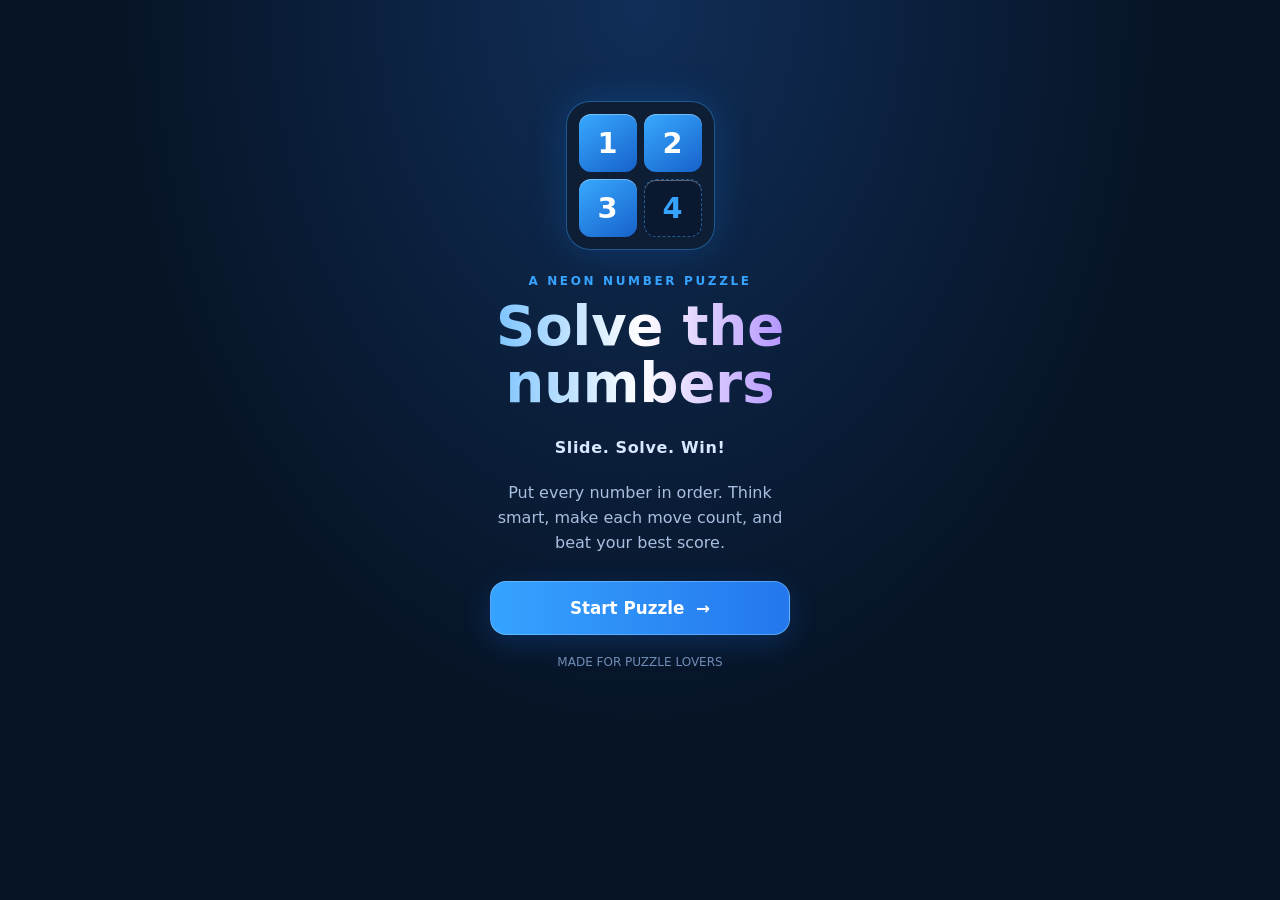
==== index.html @ 3e25f3f9 "Rename solve_the_numbers.html to index.html" ====
<!doctype html>
<html lang="en">
<head>
<meta charset="utf-8">
<meta name="viewport" content="width=device-width, initial-scale=1, viewport-fit=cover">
<meta name="theme-color" content="#071426">
<meta name="description" content="Solve the numbers — Slide. Solve. Win! A neon number sliding puzzle game.">
<title>Solve the numbers</title>
<style>
:root{color-scheme:dark;--bg:#071426;--panel:#0d1e35;--tile:#17345a;--accent:#36a3ff;--purple:#8b5cff;--text:#f4f8ff;--muted:#a8bfdf}
*{box-sizing:border-box}[hidden]{display:none!important}body{margin:0;min-height:100vh;background:radial-gradient(ellipse at top,#102e58 0%,var(--bg) 58%);font-family:system-ui,-apple-system,Segoe UI,Roboto,sans-serif;color:var(--text);display:flex;justify-content:center;padding:22px 14px 36px}
main{width:min(100%,470px)}.splash{text-align:center;min-height:82vh;display:flex;flex-direction:column;align-items:center;justify-content:center;padding:24px 12px}.brand-mark{display:grid;grid-template-columns:repeat(2,58px);gap:7px;padding:12px;border:1px solid #36a3ff70;border-radius:24px;background:#0d1e35;box-shadow:0 0 38px #1688ff35;margin-bottom:24px}.brand-mark span{display:grid;place-items:center;width:58px;height:58px;border-radius:12px;background:linear-gradient(145deg,#38aaff,#1761ca);color:#fff;font-weight:900;font-size:1.8rem;box-shadow:inset 0 1px #ffffff55}.brand-mark span:last-child{background:#0a1830;border:1px dashed #36a3ff80;color:#36a3ff}.splash h1{font-size:clamp(2.2rem,10vw,3.4rem);margin:10px 0;background:linear-gradient(90deg,#36a3ff,#fff,#8b5cff);-webkit-background-clip:text;background-clip:text;color:transparent}.splash .tagline{color:#d8e8ff;font-weight:750;letter-spacing:.04em}.splash .intro{max-width:300px;color:var(--muted);line-height:1.55;margin:8px 0 26px}.start-btn{width:100%;max-width:300px;padding:16px;border-radius:16px;background:linear-gradient(90deg,#36a3ff,#2477ed);color:#fff;border:1px solid #8acbff80;font:inherit;font-weight:850;font-size:1.05rem;box-shadow:0 8px 28px #167cff35;cursor:pointer}.splash .tiny{color:#6f8db6;font-size:.75rem;margin-top:20px}header{text-align:center;margin:8px 0 22px} .eyebrow{font-size:.75rem;letter-spacing:.22em;text-transform:uppercase;color:var(--accent);font-weight:800}h1{font-size:clamp(2rem,8vw,3rem);line-height:1.05;margin:8px 0;background:linear-gradient(90deg,var(--accent),#fff,var(--purple));-webkit-background-clip:text;background-clip:text;color:transparent}header p{color:var(--muted);margin:8px 0}
.stats{display:grid;grid-template-columns:repeat(3,1fr);gap:10px;margin-bottom:16px}.stat{background:#11182bdc;border:1px solid #ffffff12;border-radius:16px;padding:12px 8px;text-align:center}.stat small{display:block;color:var(--muted);font-size:.7rem;text-transform:uppercase;letter-spacing:.1em}.stat strong{font-size:1.3rem;display:block;margin-top:4px;font-variant-numeric:tabular-nums}
.board-wrap{padding:10px;background:linear-gradient(135deg,#36a3ff25,#8b5cff20);border:1px solid #ffffff16;border-radius:23px;box-shadow:0 20px 60px #0006}.board{display:grid;grid-template-columns:repeat(4,minmax(0,1fr));gap:8px;touch-action:manipulation}.tile{aspect-ratio:1;border:1px solid #ffffff12;border-radius:14px;background:linear-gradient(145deg,#204a78,#112b4a);color:var(--text);font-size:clamp(1.25rem,6vw,2rem);font-weight:800;box-shadow:inset 0 1px #ffffff12,0 4px 8px #0002;cursor:pointer;transition:transform .12s,background .12s;display:grid;place-items:center}.tile:active{transform:scale(.95)}.tile:focus-visible,.btn:focus-visible{outline:3px solid var(--accent);outline-offset:3px}.tile:nth-child(4n+1){border-color:#36a3ff2c}.tile.empty{background:#080d1b80;border:1px dashed #ffffff17;box-shadow:none;cursor:default}.tile.correct{background:linear-gradient(145deg,#145f9b,#123f75);border-color:#36a3ff75}
.controls{display:grid;grid-template-columns:1fr 1fr;gap:10px;margin:16px 0}.btn{border:0;border-radius:14px;padding:14px 12px;font:inherit;font-weight:750;cursor:pointer}.primary{background:var(--accent);color:#07121c}.secondary{background:#ffffff0d;color:var(--text);border:1px solid #ffffff20}.message{min-height:28px;text-align:center;color:var(--accent);font-weight:700;margin:6px 0 12px}.help{color:var(--muted);font-size:.88rem;line-height:1.55;background:#11182b99;border:1px solid #ffffff12;border-radius:16px;padding:14px 16px}.help strong{color:var(--text)}footer{text-align:center;color:#73809c;font-size:.75rem;margin-top:18px}
@media(max-width:360px){.board{gap:5px}.tile{border-radius:10px}.board-wrap{padding:7px}.stats{gap:6px}.stat{padding:10px 5px}}
</style>
</head>
<body>
<main>
<section class="splash" id="splash" aria-label="Welcome screen">
  <div class="brand-mark" aria-label="Number tile logo"><span>1</span><span>2</span><span>3</span><span>4</span></div>
  <div class="eyebrow">A Neon Number Puzzle</div>
  <h1>Solve the numbers</h1>
  <p class="tagline">Slide. Solve. Win!</p>
  <p class="intro">Put every number in order. Think smart, make each move count, and beat your best score.</p>
  <button class="start-btn" id="startGame">Start Puzzle&nbsp; →</button>
  <p class="tiny">MADE FOR PUZZLE LOVERS</p>
</section>
<div id="gameScreen" hidden>
<header>
  <div class="eyebrow">Brain training • Level 01</div>
  <h1>Solve the numbers</h1>
  <p>Slide the tiles into the correct order.</p>
</header>
<section class="stats" aria-label="Game statistics">
  <div class="stat"><small>Moves</small><strong id="moves">0</strong></div>
  <div class="stat"><small>Time</small><strong id="time">00:00</strong></div>
  <div class="stat"><small>Best</small><strong id="best">—</strong></div>
</section>
<div class="board-wrap"><div class="board" id="board" role="group" aria-label="Number puzzle board"></div></div>
<div class="message" id="message" role="status" aria-live="polite">Ready? Tap a tile next to the empty space.</div>
<div class="controls">
  <button class="btn primary" id="newGame">↻ New Game</button>
  <button class="btn secondary" id="reset">Restart Layout</button>
</div>
<section class="help">
  <strong>How to play</strong><br>
  Tap or click a tile beside the empty square to move it. Arrange the numbers from <strong>1 to 15</strong>, with the empty space at the end. Try to finish in as few moves as possible!
</section>
<footer>Solve the numbers • Slide. Solve. Win!</footer>
</div>
</main>
<script>
(() => {
  "use strict";
  const boardEl = document.getElementById("board");
  const movesEl = document.getElementById("moves");
  const timeEl = document.getElementById("time");
  const bestEl = document.getElementById("best");
  const messageEl = document.getElementById("message");
  const newGameBtn = document.getElementById("newGame");
  const resetBtn = document.getElementById("reset");
  const splashEl = document.getElementById("splash");
  const gameScreenEl = document.getElementById("gameScreen");
  const startGameBtn = document.getElementById("startGame");
  const BEST_KEY = "solveTheNumbersBestMoves";
  let tiles = [];
  let moves = 0;
  let seconds = 0;
  let timerId = null;
  let started = false;
  let won = false;
  let initialLayout = [];

  function formatTime(total) {
    const m = String(Math.floor(total / 60)).padStart(2, "0");
    const s = String(total % 60).padStart(2, "0");
    return `${m}:${s}`;
  }
  function updateStats() {
    movesEl.textContent = moves;
    timeEl.textContent = formatTime(seconds);
    try { bestEl.textContent = localStorage.getItem(BEST_KEY) || "—"; }
    catch (_) { bestEl.textContent = "—"; }
  }
  function startTimer() {
    if (timerId || won) return;
    started = true;
    timerId = setInterval(() => {
      seconds++;
      timeEl.textContent = formatTime(seconds);
    }, 1000);
  }
  function stopTimer() {
    if (timerId) clearInterval(timerId);
    timerId = null;
  }
  function isSolved() {
    return tiles.every((v, i) => v === (i === 15 ? 0 : i + 1));
  }
  function canMove(index) {
    const empty = tiles.indexOf(0);
    const row = Math.floor(index / 4), col = index % 4;
    const erow = Math.floor(empty / 4), ecol = empty % 4;
    return Math.abs(row - erow) + Math.abs(col - ecol) === 1;
  }
  function render() {
    boardEl.innerHTML = "";
    tiles.forEach((value, index) => {
      const button = document.createElement("button");
      button.className = "tile" + (value === 0 ? " empty" : "");
      if (value !== 0 && value === index + 1) button.classList.add("correct");
      button.type = "button";
      button.setAttribute("aria-label", value === 0 ? "Empty space" : `Tile ${value}`);
      button.disabled = value === 0 || won;
      button.textContent = value === 0 ? "" : value;
      button.addEventListener("click", () => moveTile(index));
      boardEl.appendChild(button);
    });
  }
  function moveTile(index) {
    if (won || !canMove(index)) return;
    startTimer();
    const empty = tiles.indexOf(0);
    [tiles[index], tiles[empty]] = [tiles[empty], tiles[index]];
    moves++;
    updateStats();
    render();
    if (isSolved()) finishGame();
  }
  function finishGame() {
    won = true;
    stopTimer();
    render();
    messageEl.textContent = `🎉 Puzzle solved in ${moves} moves and ${formatTime(seconds)}!`;
    try {
      const oldBest = Number(localStorage.getItem(BEST_KEY));
      if (!oldBest || moves < oldBest) localStorage.setItem(BEST_KEY, String(moves));
    } catch (_) {}
    updateStats();
  }
  function shuffle() {
    // Start solved and make legal random moves, guaranteeing a solvable puzzle.
    tiles = Array.from({length: 16}, (_, i) => i === 15 ? 0 : i + 1);
    let previousEmpty = -1;
    for (let i = 0; i < 350; i++) {
      const empty = tiles.indexOf(0);
      const r = Math.floor(empty / 4), c = empty % 4;
      const candidates = [];
      if (r > 0) candidates.push(empty - 4);
      if (r < 3) candidates.push(empty + 4);
      if (c > 0) candidates.push(empty - 1);
      if (c < 3) candidates.push(empty + 1);
      const filtered = candidates.filter(x => x !== previousEmpty);
      const chosen = (filtered.length ? filtered : candidates)[Math.floor(Math.random() * (filtered.length ? filtered : candidates).length)];
      [tiles[empty], tiles[chosen]] = [tiles[chosen], tiles[empty]];
      previousEmpty = empty;
    }
    if (isSolved()) return shuffle();
    initialLayout = [...tiles];
    moves = 0; seconds = 0; started = false; won = false;
    stopTimer();
    updateStats();
    render();
    messageEl.textContent = "Ready? Tap a tile next to the empty space.";
  }
  function restartLayout() {
    if (!initialLayout.length) return shuffle();
    tiles = [...initialLayout];
    moves = 0; seconds = 0; started = false; won = false;
    stopTimer();
    updateStats();
    render();
    messageEl.textContent = "Layout restarted. Good luck!";
  }
  document.addEventListener("keydown", (event) => {
    const empty = tiles.indexOf(0);
    let target = -1;
    if (event.key === "ArrowUp" && empty < 12) target = empty + 4;
    if (event.key === "ArrowDown" && empty >= 4) target = empty - 4;
    if (event.key === "ArrowLeft" && empty % 4 < 3) target = empty + 1;
    if (event.key === "ArrowRight" && empty % 4 > 0) target = empty - 1;
    if (target >= 0) { event.preventDefault(); moveTile(target); }
  });
  newGameBtn.addEventListener("click", shuffle);
  resetBtn.addEventListener("click", restartLayout);
  startGameBtn.addEventListener("click", () => { splashEl.hidden = true; gameScreenEl.hidden = false; });
  shuffle();
})();
</script>
</body>
</html>
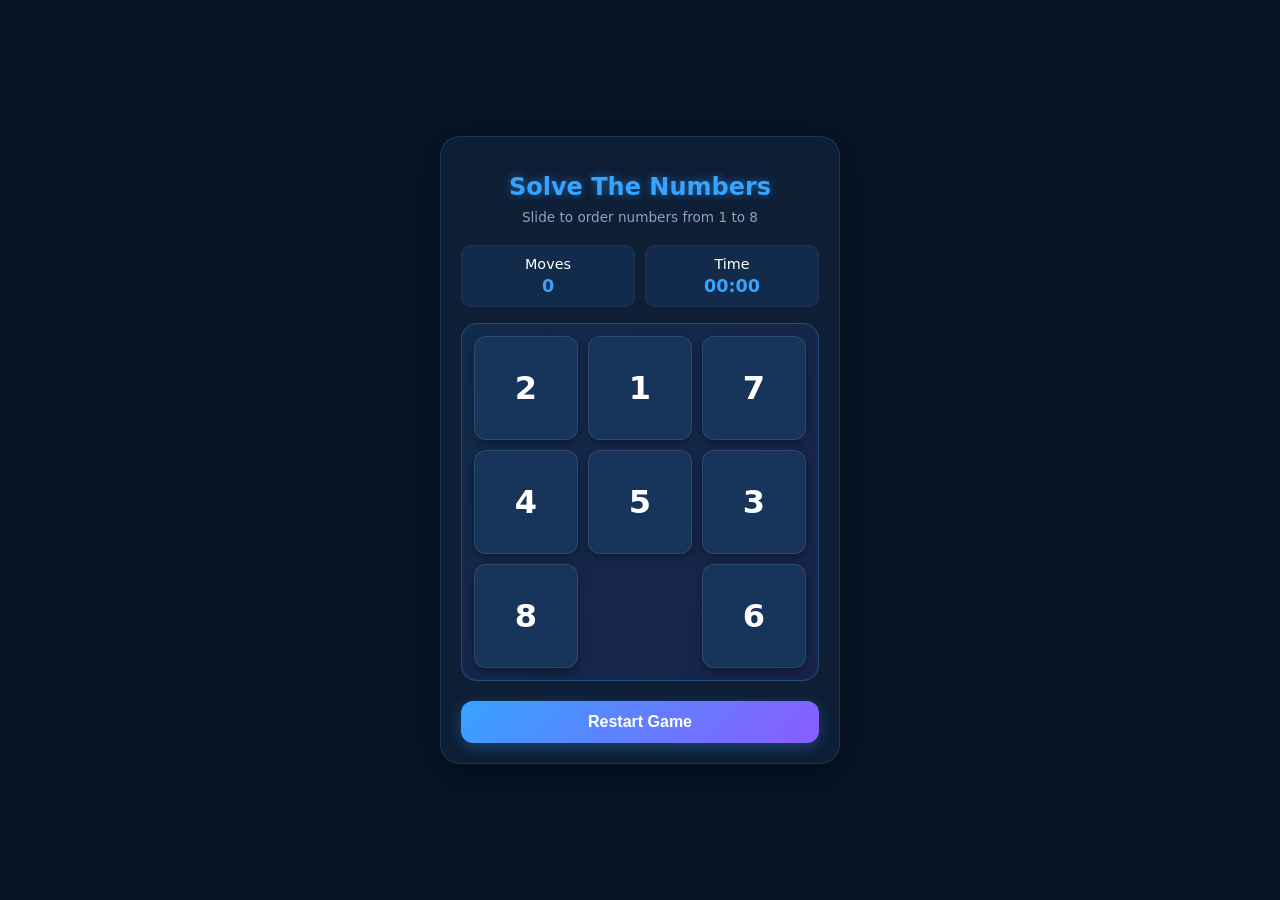
==== commit 94049496: "Create index.html" ====
--- a/index.html
+++ b/index.html
@@ -1,193 +1,300 @@
 <!doctype html>
 <html lang="en">
 <head>
-<meta charset="utf-8">
-<meta name="viewport" content="width=device-width, initial-scale=1, viewport-fit=cover">
-<meta name="theme-color" content="#071426">
-<meta name="description" content="Solve the numbers — Slide. Solve. Win! A neon number sliding puzzle game.">
-<title>Solve the numbers</title>
-<style>
-:root{color-scheme:dark;--bg:#071426;--panel:#0d1e35;--tile:#17345a;--accent:#36a3ff;--purple:#8b5cff;--text:#f4f8ff;--muted:#a8bfdf}
-*{box-sizing:border-box}[hidden]{display:none!important}body{margin:0;min-height:100vh;background:radial-gradient(ellipse at top,#102e58 0%,var(--bg) 58%);font-family:system-ui,-apple-system,Segoe UI,Roboto,sans-serif;color:var(--text);display:flex;justify-content:center;padding:22px 14px 36px}
-main{width:min(100%,470px)}.splash{text-align:center;min-height:82vh;display:flex;flex-direction:column;align-items:center;justify-content:center;padding:24px 12px}.brand-mark{display:grid;grid-template-columns:repeat(2,58px);gap:7px;padding:12px;border:1px solid #36a3ff70;border-radius:24px;background:#0d1e35;box-shadow:0 0 38px #1688ff35;margin-bottom:24px}.brand-mark span{display:grid;place-items:center;width:58px;height:58px;border-radius:12px;background:linear-gradient(145deg,#38aaff,#1761ca);color:#fff;font-weight:900;font-size:1.8rem;box-shadow:inset 0 1px #ffffff55}.brand-mark span:last-child{background:#0a1830;border:1px dashed #36a3ff80;color:#36a3ff}.splash h1{font-size:clamp(2.2rem,10vw,3.4rem);margin:10px 0;background:linear-gradient(90deg,#36a3ff,#fff,#8b5cff);-webkit-background-clip:text;background-clip:text;color:transparent}.splash .tagline{color:#d8e8ff;font-weight:750;letter-spacing:.04em}.splash .intro{max-width:300px;color:var(--muted);line-height:1.55;margin:8px 0 26px}.start-btn{width:100%;max-width:300px;padding:16px;border-radius:16px;background:linear-gradient(90deg,#36a3ff,#2477ed);color:#fff;border:1px solid #8acbff80;font:inherit;font-weight:850;font-size:1.05rem;box-shadow:0 8px 28px #167cff35;cursor:pointer}.splash .tiny{color:#6f8db6;font-size:.75rem;margin-top:20px}header{text-align:center;margin:8px 0 22px} .eyebrow{font-size:.75rem;letter-spacing:.22em;text-transform:uppercase;color:var(--accent);font-weight:800}h1{font-size:clamp(2rem,8vw,3rem);line-height:1.05;margin:8px 0;background:linear-gradient(90deg,var(--accent),#fff,var(--purple));-webkit-background-clip:text;background-clip:text;color:transparent}header p{color:var(--muted);margin:8px 0}
-.stats{display:grid;grid-template-columns:repeat(3,1fr);gap:10px;margin-bottom:16px}.stat{background:#11182bdc;border:1px solid #ffffff12;border-radius:16px;padding:12px 8px;text-align:center}.stat small{display:block;color:var(--muted);font-size:.7rem;text-transform:uppercase;letter-spacing:.1em}.stat strong{font-size:1.3rem;display:block;margin-top:4px;font-variant-numeric:tabular-nums}
-.board-wrap{padding:10px;background:linear-gradient(135deg,#36a3ff25,#8b5cff20);border:1px solid #ffffff16;border-radius:23px;box-shadow:0 20px 60px #0006}.board{display:grid;grid-template-columns:repeat(4,minmax(0,1fr));gap:8px;touch-action:manipulation}.tile{aspect-ratio:1;border:1px solid #ffffff12;border-radius:14px;background:linear-gradient(145deg,#204a78,#112b4a);color:var(--text);font-size:clamp(1.25rem,6vw,2rem);font-weight:800;box-shadow:inset 0 1px #ffffff12,0 4px 8px #0002;cursor:pointer;transition:transform .12s,background .12s;display:grid;place-items:center}.tile:active{transform:scale(.95)}.tile:focus-visible,.btn:focus-visible{outline:3px solid var(--accent);outline-offset:3px}.tile:nth-child(4n+1){border-color:#36a3ff2c}.tile.empty{background:#080d1b80;border:1px dashed #ffffff17;box-shadow:none;cursor:default}.tile.correct{background:linear-gradient(145deg,#145f9b,#123f75);border-color:#36a3ff75}
-.controls{display:grid;grid-template-columns:1fr 1fr;gap:10px;margin:16px 0}.btn{border:0;border-radius:14px;padding:14px 12px;font:inherit;font-weight:750;cursor:pointer}.primary{background:var(--accent);color:#07121c}.secondary{background:#ffffff0d;color:var(--text);border:1px solid #ffffff20}.message{min-height:28px;text-align:center;color:var(--accent);font-weight:700;margin:6px 0 12px}.help{color:var(--muted);font-size:.88rem;line-height:1.55;background:#11182b99;border:1px solid #ffffff12;border-radius:16px;padding:14px 16px}.help strong{color:var(--text)}footer{text-align:center;color:#73809c;font-size:.75rem;margin-top:18px}
-@media(max-width:360px){.board{gap:5px}.tile{border-radius:10px}.board-wrap{padding:7px}.stats{gap:6px}.stat{padding:10px 5px}}
-</style>
+    <meta charset="utf-8">
+    <meta name="viewport" content="width=device-width, initial-scale=1, viewport-fit=cover">
+    <meta name="theme-color" content="#087BFF">
+    <meta name="description" content="Solve the numbers - Slide. Solve. Win! A neon number sliding puzzle">
+    
+    <!-- PWA Manifest Link -->
+    <link rel="manifest" href="./manifest.json">
+    
+    <title>Solve the numbers</title>
+
+    <style>
+        :root {
+            color-scheme: dark;
+            --bg: #071426;
+            --panel: #0d1e35;
+            --tile: #17345a;
+            --accent: #36a3ff;
+            --purple: #8b5cff;
+            --text: #ffffff;
+        }
+        * {
+            box-sizing: border-box;
+            user-select: none;
+        }
+        body {
+            margin: 0;
+            min-height: 100vh;
+            background: var(--bg);
+            color: var(--text);
+            font-family: system-ui, -apple-system, BlinkMacSystemFont, 'Segoe UI', Roboto, sans-serif;
+            display: flex;
+            justify-content: center;
+            align-items: center;
+            padding: 16px;
+        }
+        main {
+            width: 100%;
+            max-width: 400px;
+            background: var(--panel);
+            padding: 20px;
+            border-radius: 20px;
+            box-shadow: 0 8px 32px rgba(0, 0, 0, 0.4);
+            border: 1px solid rgba(54, 163, 255, 0.2);
+        }
+        h1 {
+            text-align: center;
+            font-size: 1.5rem;
+            margin-bottom: 8px;
+            color: var(--accent);
+            text-shadow: 0 0 10px rgba(54, 163, 255, 0.5);
+        }
+        p.subtitle {
+            text-align: center;
+            font-size: 0.85rem;
+            color: #8fa3bf;
+            margin-top: 0;
+            margin-bottom: 20px;
+        }
+        .stats {
+            display: grid;
+            grid-template-columns: repeat(2, 1fr);
+            gap: 10px;
+            margin-bottom: 16px;
+        }
+        .stat-box {
+            background: rgba(23, 52, 90, 0.6);
+            padding: 10px;
+            border-radius: 10px;
+            text-align: center;
+            font-size: 0.9rem;
+            border: 1px solid rgba(255, 255, 255, 0.05);
+        }
+        .stat-box span {
+            display: block;
+            font-weight: bold;
+            color: var(--accent);
+            font-size: 1.1rem;
+            margin-top: 4px;
+        }
+        .board-wrap {
+            padding: 12px;
+            background: linear-gradient(135deg, rgba(54, 163, 255, 0.1), rgba(139, 92, 255, 0.1));
+            border-radius: 16px;
+            border: 1px solid rgba(54, 163, 255, 0.3);
+            margin-bottom: 20px;
+        }
+        .board {
+            display: grid;
+            grid-template-columns: repeat(3, 1fr);
+            gap: 10px;
+            aspect-ratio: 1;
+        }
+        .tile {
+            background: var(--tile);
+            border-radius: 12px;
+            display: flex;
+            justify-content: center;
+            align-items: center;
+            font-size: 2rem;
+            font-weight: bold;
+            color: var(--text);
+            cursor: pointer;
+            box-shadow: 0 4px 10px rgba(0, 0, 0, 0.3);
+            transition: background 0.2s, transform 0.1s, box-shadow 0.2s;
+            border: 1px solid rgba(255, 255, 255, 0.1);
+        }
+        .tile:hover {
+            background: #1f4578;
+            box-shadow: 0 0 15px rgba(54, 163, 255, 0.4);
+        }
+        .tile:active {
+            transform: scale(0.95);
+        }
+        .tile.empty {
+            background: transparent;
+            box-shadow: none;
+            border: none;
+            cursor: default;
+        }
+        .controls {
+            display: grid;
+            grid-template-columns: 1fr;
+            gap: 10px;
+        .btn {
+            background: linear-gradient(135deg, var(--accent), var(--purple));
+            color: white;
+            border: none;
+            padding: 12px;
+            border-radius: 12px;
+            font-size: 1rem;
+            font-weight: bold;
+            cursor: pointer;
+            box-shadow: 0 4px 15px rgba(54, 163, 255, 0.3);
+            transition: opacity 0.2s, transform 0.1s;
+            text-align: center;
+        }
+        .btn:hover {
+            opacity: 0.9;
+        }
+        .btn:active {
+            transform: scale(0.98);
+        }
+        .win-message {
+            text-align: center;
+            color: #4cd137;
+            font-weight: bold;
+            margin-bottom: 15px;
+            min-height: 20px;
+            text-shadow: 0 0 8px rgba(76, 209, 55, 0.4);
+        }
+    </style>
 </head>
 <body>
-<main>
-<section class="splash" id="splash" aria-label="Welcome screen">
-  <div class="brand-mark" aria-label="Number tile logo"><span>1</span><span>2</span><span>3</span><span>4</span></div>
-  <div class="eyebrow">A Neon Number Puzzle</div>
-  <h1>Solve the numbers</h1>
-  <p class="tagline">Slide. Solve. Win!</p>
-  <p class="intro">Put every number in order. Think smart, make each move count, and beat your best score.</p>
-  <button class="start-btn" id="startGame">Start Puzzle&nbsp; →</button>
-  <p class="tiny">MADE FOR PUZZLE LOVERS</p>
-</section>
-<div id="gameScreen" hidden>
-<header>
-  <div class="eyebrow">Brain training • Level 01</div>
-  <h1>Solve the numbers</h1>
-  <p>Slide the tiles into the correct order.</p>
-</header>
-<section class="stats" aria-label="Game statistics">
-  <div class="stat"><small>Moves</small><strong id="moves">0</strong></div>
-  <div class="stat"><small>Time</small><strong id="time">00:00</strong></div>
-  <div class="stat"><small>Best</small><strong id="best">—</strong></div>
-</section>
-<div class="board-wrap"><div class="board" id="board" role="group" aria-label="Number puzzle board"></div></div>
-<div class="message" id="message" role="status" aria-live="polite">Ready? Tap a tile next to the empty space.</div>
-<div class="controls">
-  <button class="btn primary" id="newGame">↻ New Game</button>
-  <button class="btn secondary" id="reset">Restart Layout</button>
-</div>
-<section class="help">
-  <strong>How to play</strong><br>
-  Tap or click a tile beside the empty square to move it. Arrange the numbers from <strong>1 to 15</strong>, with the empty space at the end. Try to finish in as few moves as possible!
-</section>
-<footer>Solve the numbers • Slide. Solve. Win!</footer>
-</div>
-</main>
-<script>
-(() => {
-  "use strict";
-  const boardEl = document.getElementById("board");
-  const movesEl = document.getElementById("moves");
-  const timeEl = document.getElementById("time");
-  const bestEl = document.getElementById("best");
-  const messageEl = document.getElementById("message");
-  const newGameBtn = document.getElementById("newGame");
-  const resetBtn = document.getElementById("reset");
-  const splashEl = document.getElementById("splash");
-  const gameScreenEl = document.getElementById("gameScreen");
-  const startGameBtn = document.getElementById("startGame");
-  const BEST_KEY = "solveTheNumbersBestMoves";
-  let tiles = [];
-  let moves = 0;
-  let seconds = 0;
-  let timerId = null;
-  let started = false;
-  let won = false;
-  let initialLayout = [];
-
-  function formatTime(total) {
-    const m = String(Math.floor(total / 60)).padStart(2, "0");
-    const s = String(total % 60).padStart(2, "0");
-    return `${m}:${s}`;
-  }
-  function updateStats() {
-    movesEl.textContent = moves;
-    timeEl.textContent = formatTime(seconds);
-    try { bestEl.textContent = localStorage.getItem(BEST_KEY) || "—"; }
-    catch (_) { bestEl.textContent = "—"; }
-  }
-  function startTimer() {
-    if (timerId || won) return;
-    started = true;
-    timerId = setInterval(() => {
-      seconds++;
-      timeEl.textContent = formatTime(seconds);
-    }, 1000);
-  }
-  function stopTimer() {
-    if (timerId) clearInterval(timerId);
-    timerId = null;
-  }
-  function isSolved() {
-    return tiles.every((v, i) => v === (i === 15 ? 0 : i + 1));
-  }
-  function canMove(index) {
-    const empty = tiles.indexOf(0);
-    const row = Math.floor(index / 4), col = index % 4;
-    const erow = Math.floor(empty / 4), ecol = empty % 4;
-    return Math.abs(row - erow) + Math.abs(col - ecol) === 1;
-  }
-  function render() {
-    boardEl.innerHTML = "";
-    tiles.forEach((value, index) => {
-      const button = document.createElement("button");
-      button.className = "tile" + (value === 0 ? " empty" : "");
-      if (value !== 0 && value === index + 1) button.classList.add("correct");
-      button.type = "button";
-      button.setAttribute("aria-label", value === 0 ? "Empty space" : `Tile ${value}`);
-      button.disabled = value === 0 || won;
-      button.textContent = value === 0 ? "" : value;
-      button.addEventListener("click", () => moveTile(index));
-      boardEl.appendChild(button);
-    });
-  }
-  function moveTile(index) {
-    if (won || !canMove(index)) return;
-    startTimer();
-    const empty = tiles.indexOf(0);
-    [tiles[index], tiles[empty]] = [tiles[empty], tiles[index]];
-    moves++;
-    updateStats();
-    render();
-    if (isSolved()) finishGame();
-  }
-  function finishGame() {
-    won = true;
-    stopTimer();
-    render();
-    messageEl.textContent = `🎉 Puzzle solved in ${moves} moves and ${formatTime(seconds)}!`;
-    try {
-      const oldBest = Number(localStorage.getItem(BEST_KEY));
-      if (!oldBest || moves < oldBest) localStorage.setItem(BEST_KEY, String(moves));
-    } catch (_) {}
-    updateStats();
-  }
-  function shuffle() {
-    // Start solved and make legal random moves, guaranteeing a solvable puzzle.
-    tiles = Array.from({length: 16}, (_, i) => i === 15 ? 0 : i + 1);
-    let previousEmpty = -1;
-    for (let i = 0; i < 350; i++) {
-      const empty = tiles.indexOf(0);
-      const r = Math.floor(empty / 4), c = empty % 4;
-      const candidates = [];
-      if (r > 0) candidates.push(empty - 4);
-      if (r < 3) candidates.push(empty + 4);
-      if (c > 0) candidates.push(empty - 1);
-      if (c < 3) candidates.push(empty + 1);
-      const filtered = candidates.filter(x => x !== previousEmpty);
-      const chosen = (filtered.length ? filtered : candidates)[Math.floor(Math.random() * (filtered.length ? filtered : candidates).length)];
-      [tiles[empty], tiles[chosen]] = [tiles[chosen], tiles[empty]];
-      previousEmpty = empty;
-    }
-    if (isSolved()) return shuffle();
-    initialLayout = [...tiles];
-    moves = 0; seconds = 0; started = false; won = false;
-    stopTimer();
-    updateStats();
-    render();
-    messageEl.textContent = "Ready? Tap a tile next to the empty space.";
-  }
-  function restartLayout() {
-    if (!initialLayout.length) return shuffle();
-    tiles = [...initialLayout];
-    moves = 0; seconds = 0; started = false; won = false;
-    stopTimer();
-    updateStats();
-    render();
-    messageEl.textContent = "Layout restarted. Good luck!";
-  }
-  document.addEventListener("keydown", (event) => {
-    const empty = tiles.indexOf(0);
-    let target = -1;
-    if (event.key === "ArrowUp" && empty < 12) target = empty + 4;
-    if (event.key === "ArrowDown" && empty >= 4) target = empty - 4;
-    if (event.key === "ArrowLeft" && empty % 4 < 3) target = empty + 1;
-    if (event.key === "ArrowRight" && empty % 4 > 0) target = empty - 1;
-    if (target >= 0) { event.preventDefault(); moveTile(target); }
-  });
-  newGameBtn.addEventListener("click", shuffle);
-  resetBtn.addEventListener("click", restartLayout);
-  startGameBtn.addEventListener("click", () => { splashEl.hidden = true; gameScreenEl.hidden = false; });
-  shuffle();
-})();
-</script>
+
+    <main>
+        <h1>Solve The Numbers</h1>
+        <p class="subtitle">Slide to order numbers from 1 to 8</p>
+
+        <div class="stats">
+            <div class="stat-box">Moves <span id="moves">0</span></div>
+            <div class="stat-box">Time <span id="timer">00:00</span></div>
+        </div>
+
+        <div class="win-message" id="winMessage"></div>
+
+        <div class="board-wrap">
+            <div class="board" id="board"></div>
+        </div>
+
+        <div class="controls">
+            <button class="btn" id="restartBtn">Restart Game</button>
+        </div>
+    </main>
+
+    <script>
+        const boardEl = document.getElementById('board');
+        const movesEl = document.getElementById('moves');
+        const timerEl = document.getElementById('timer');
+        const restartBtn = document.getElementById('restartBtn');
+        const winMessageEl = document.getElementById('winMessage');
+
+        let tiles = [1, 2, 3, 4, 5, 6, 7, '', 8]; // Initial layout
+        let moves = 0;
+        let timer = 0;
+        let timerInterval = null;
+        let isPlaying = false;
+        let isWon = false;
+
+        const winningState = [1, 2, 3, 4, 5, 6, 7, 8, ''];
+
+        function startTimer() {
+            if (timerInterval) clearInterval(timerInterval);
+            timer = 0;
+            timerInterval = setInterval(() => {
+                timer++;
+                let mins = Math.floor(timer / 60).toString().padStart(2, '0');
+                let secs = (timer % 60).toString().padStart(2, '0');
+                timerEl.innerText = `${mins}:${secs}`;
+            }, 1000);
+        }
+
+        function shuffle() {
+            // Perform random valid moves to ensure solvability
+            for (let i = 0; i < 100; i++) {
+                const emptyIdx = tiles.indexOf('');
+                const validMoves = getValidMoves(emptyIdx);
+                const randomMove = validMoves[Math.floor(Math.random() * validMoves.length)];
+                tiles[emptyIdx] = tiles[randomMove];
+                tiles[randomMove] = '';
+            }
+            // If accidentally already won after shuffle, shuffle again
+            if (checkWinCondition()) {
+                shuffle();
+            }
+        }
+
+        function getValidMoves(emptyIdx) {
+            const row = Math.floor(emptyIdx / 3);
+            const col = emptyIdx % 3;
+            const valid = [];
+            if (row > 0) valid.push(emptyIdx - 3); // Up
+            if (row < 2) valid.push(emptyIdx + 3); // Down
+            if (col > 0) valid.push(emptyIdx - 1); // Left
+            if (col < 2) valid.push(emptyIdx + 1); // Right
+            return valid;
+        }
+
+        function handleTileClick(index) {
+            if (isWon) return;
+
+            const emptyIdx = tiles.indexOf('');
+            const validMoves = getValidMoves(emptyIdx);
+
+            if (validMoves.includes(index)) {
+                if (!isPlaying) {
+                    isPlaying = true;
+                    startTimer();
+                }
+
+                // Swap
+                tiles[emptyIdx] = tiles[index];
+                tiles[index] = '';
+                moves++;
+                movesEl.innerText = moves;
+
+                renderBoard();
+
+                if (checkWinCondition()) {
+                    isWon = true;
+                    clearInterval(timerInterval);
+                    winMessageEl.innerText = `🎉 Awesome! You solved it in ${moves} moves!`;
+                }
+            }
+        }
+
+        function checkWinCondition() {
+            for (let i = 0; i < tiles.length; i++) {
+                if (tiles[i] !== winningState[i]) return false;
+            }
+            return true;
+        }
+
+        function renderBoard() {
+            boardEl.innerHTML = '';
+            tiles.forEach((tile, index) => {
+                const tileEl = document.createElement('div');
+                tileEl.classList.add('tile');
+                if (tile === '') {
+                    tileEl.classList.add('empty');
+                } else {
+                    tileEl.innerText = tile;
+                    tileEl.addEventListener('click', () => handleTileClick(index));
+                }
+                boardEl.appendChild(tileEl);
+            });
+        }
+
+        function initGame() {
+            isWon = false;
+            isPlaying = false;
+            moves = 0;
+            movesEl.innerText = moves;
+            timerEl.innerText = "00:00";
+            winMessageEl.innerText = "";
+            if (timerInterval) clearInterval(timerInterval);
+
+            shuffle();
+            renderBoard();
+        }
+
+        restartBtn.addEventListener('click', initGame);
+
+        // Initial setup
+        initGame();
+    </script>
 </body>
 </html>
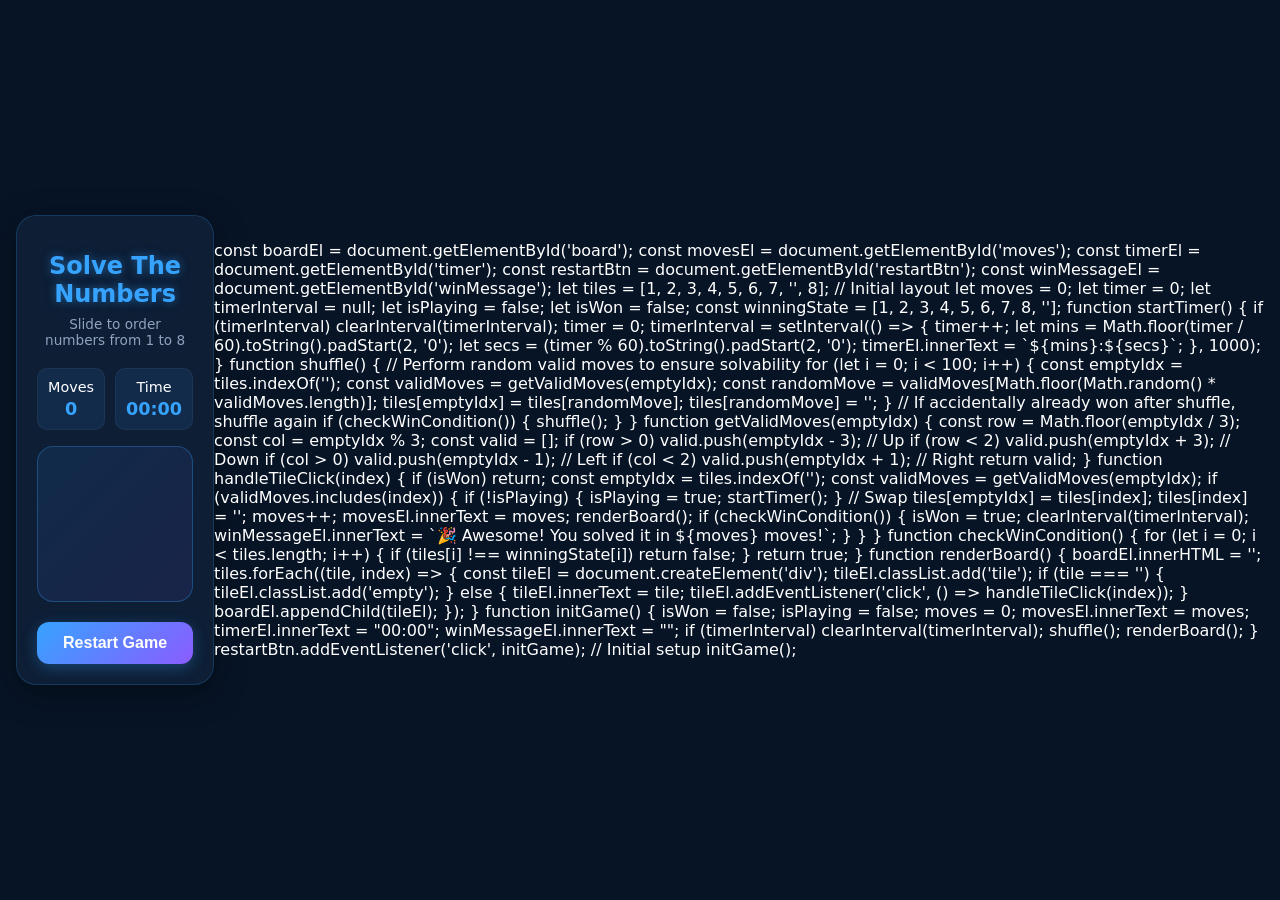
==== commit 6de33935: "Register service worker in index.html" ====
--- a/index.html
+++ b/index.html
@@ -176,6 +176,11 @@
     </main>
 
     <script>
+  if ('serviceWorker' in navigator) {
+    navigator.serviceWorker.register('./sw.js')
+      .then(() => console.log("Service Worker Registered Successfully!"));
+  }
+</script>
         const boardEl = document.getElementById('board');
         const movesEl = document.getElementById('moves');
         const timerEl = document.getElementById('timer');
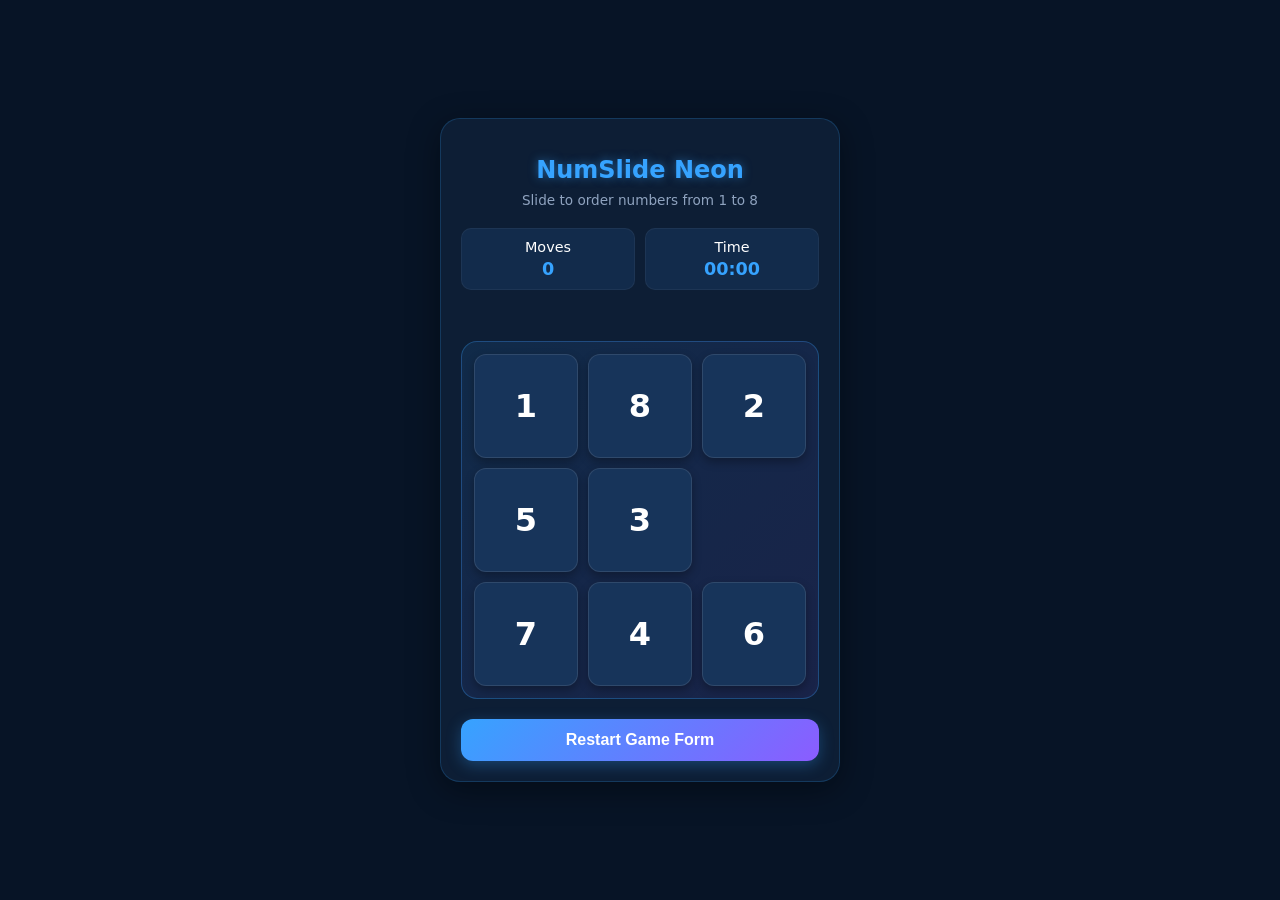
==== commit 6b75ba89: "Update index.html" ====
--- a/index.html
+++ b/index.html
@@ -9,7 +9,7 @@
     <!-- PWA Manifest Link -->
     <link rel="manifest" href="./manifest.json">
     
-    <title>Solve the numbers</title>
+    <title>NumSlide Neon</title>
 
     <style>
         :root {
@@ -124,6 +124,7 @@
             display: grid;
             grid-template-columns: 1fr;
             gap: 10px;
+        }
         .btn {
             background: linear-gradient(135deg, var(--accent), var(--purple));
             color: white;
@@ -156,7 +157,7 @@
 <body>
 
     <main>
-        <h1>Solve The Numbers</h1>
+        <h1>NumSlide Neon</h1>
         <p class="subtitle">Slide to order numbers from 1 to 8</p>
 
         <div class="stats">
@@ -171,23 +172,19 @@
         </div>
 
         <div class="controls">
-            <button class="btn" id="restartBtn">Restart Game</button>
+            <button class="btn" id="restartBtn">Restart Game Form</button>
         </div>
     </main>
 
+    <!-- JavaScript OBOSHSHOI script tag er bhetore thakbe -->
     <script>
-  if ('serviceWorker' in navigator) {
-    navigator.serviceWorker.register('./sw.js')
-      .then(() => console.log("Service Worker Registered Successfully!"));
-  }
-</script>
         const boardEl = document.getElementById('board');
         const movesEl = document.getElementById('moves');
         const timerEl = document.getElementById('timer');
         const restartBtn = document.getElementById('restartBtn');
         const winMessageEl = document.getElementById('winMessage');
 
-        let tiles = [1, 2, 3, 4, 5, 6, 7, '', 8]; // Initial layout
+        let tiles = [1, 2, 3, 4, 5, 6, 7, '', 8];
         let moves = 0;
         let timer = 0;
         let timerInterval = null;
@@ -208,7 +205,6 @@
         }
 
         function shuffle() {
-            // Perform random valid moves to ensure solvability
             for (let i = 0; i < 100; i++) {
                 const emptyIdx = tiles.indexOf('');
                 const validMoves = getValidMoves(emptyIdx);
@@ -216,7 +212,6 @@
                 tiles[emptyIdx] = tiles[randomMove];
                 tiles[randomMove] = '';
             }
-            // If accidentally already won after shuffle, shuffle again
             if (checkWinCondition()) {
                 shuffle();
             }
@@ -226,10 +221,10 @@
             const row = Math.floor(emptyIdx / 3);
             const col = emptyIdx % 3;
             const valid = [];
-            if (row > 0) valid.push(emptyIdx - 3); // Up
-            if (row < 2) valid.push(emptyIdx + 3); // Down
-            if (col > 0) valid.push(emptyIdx - 1); // Left
-            if (col < 2) valid.push(emptyIdx + 1); // Right
+            if (row > 0) valid.push(emptyIdx - 3);
+            if (row < 2) valid.push(emptyIdx + 3);
+            if (col > 0) valid.push(emptyIdx - 1);
+            if (col < 2) valid.push(emptyIdx + 1);
             return valid;
         }
 
@@ -245,7 +240,6 @@
                     startTimer();
                 }
 
-                // Swap
                 tiles[emptyIdx] = tiles[index];
                 tiles[index] = '';
                 moves++;
@@ -298,7 +292,6 @@
 
         restartBtn.addEventListener('click', initGame);
 
-        // Initial setup
         initGame();
     </script>
 </body>
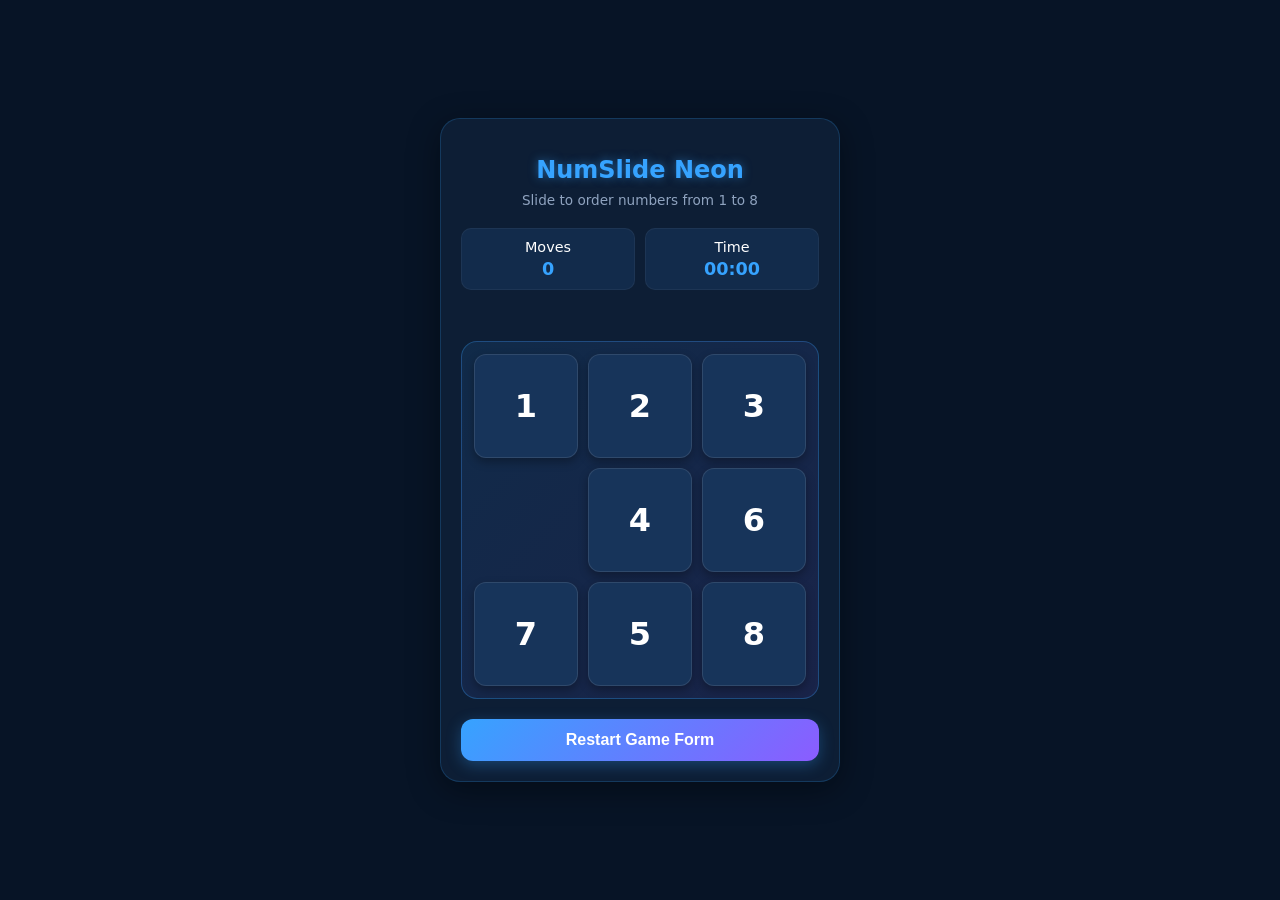
==== commit c59c240d: "Add doctype declaration to index.html" ====
--- a/index.html
+++ b/index.html
@@ -1,3 +1,4 @@
+
 <!doctype html>
 <html lang="en">
 <head>
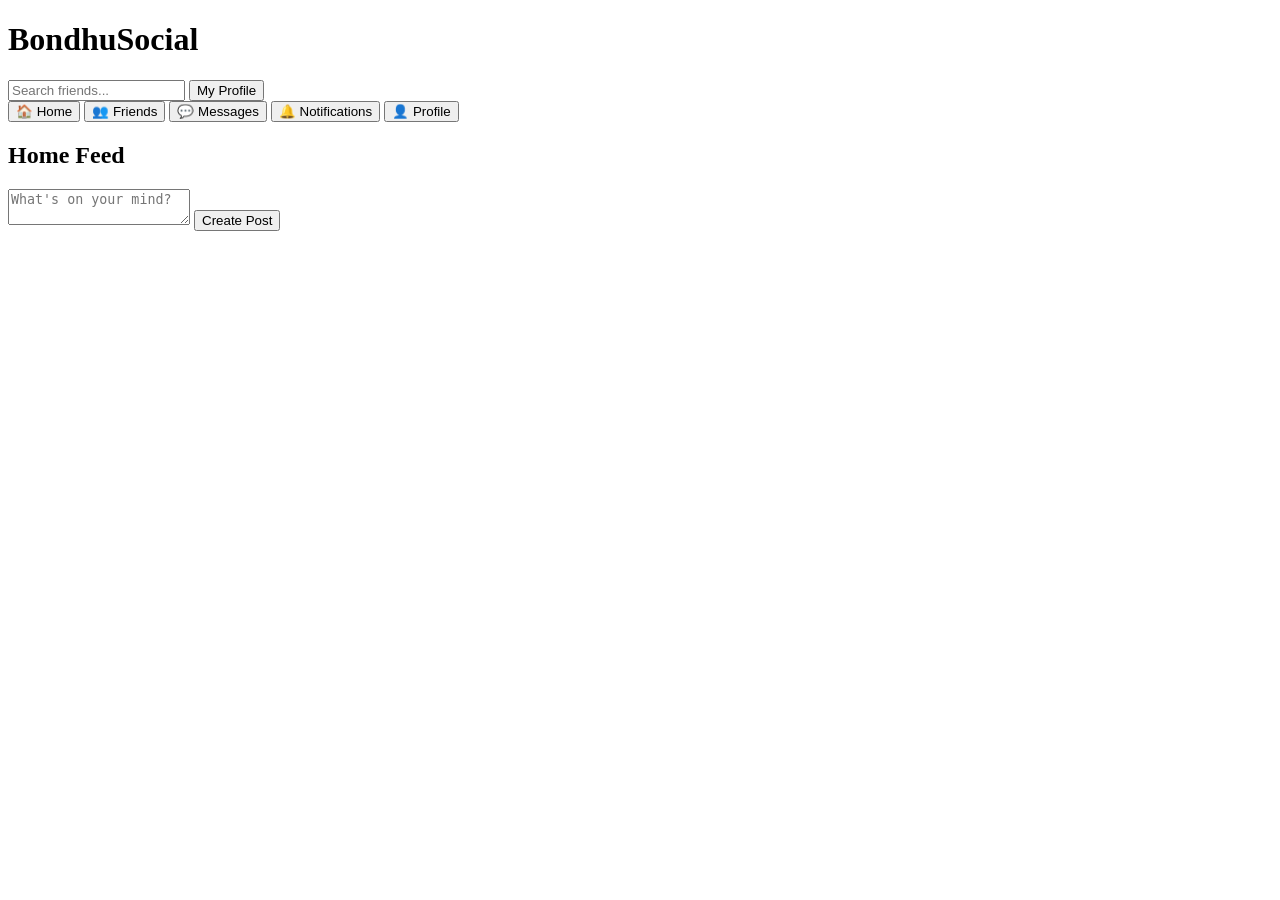
==== commit a75421ff: "Add initial HTML structure for BondhuSocial" ====
--- a/index.html
+++ b/index.html
@@ -1,299 +1,41 @@
 
-<!doctype html>
+<!DOCTYPE html>
 <html lang="en">
 <head>
-    <meta charset="utf-8">
-    <meta name="viewport" content="width=device-width, initial-scale=1, viewport-fit=cover">
-    <meta name="theme-color" content="#087BFF">
-    <meta name="description" content="Solve the numbers - Slide. Solve. Win! A neon number sliding puzzle">
-    
-    <!-- PWA Manifest Link -->
-    <link rel="manifest" href="./manifest.json">
-    
-    <title>NumSlide Neon</title>
-
-    <style>
-        :root {
-            color-scheme: dark;
-            --bg: #071426;
-            --panel: #0d1e35;
-            --tile: #17345a;
-            --accent: #36a3ff;
-            --purple: #8b5cff;
-            --text: #ffffff;
-        }
-        * {
-            box-sizing: border-box;
-            user-select: none;
-        }
-        body {
-            margin: 0;
-            min-height: 100vh;
-            background: var(--bg);
-            color: var(--text);
-            font-family: system-ui, -apple-system, BlinkMacSystemFont, 'Segoe UI', Roboto, sans-serif;
-            display: flex;
-            justify-content: center;
-            align-items: center;
-            padding: 16px;
-        }
-        main {
-            width: 100%;
-            max-width: 400px;
-            background: var(--panel);
-            padding: 20px;
-            border-radius: 20px;
-            box-shadow: 0 8px 32px rgba(0, 0, 0, 0.4);
-            border: 1px solid rgba(54, 163, 255, 0.2);
-        }
-        h1 {
-            text-align: center;
-            font-size: 1.5rem;
-            margin-bottom: 8px;
-            color: var(--accent);
-            text-shadow: 0 0 10px rgba(54, 163, 255, 0.5);
-        }
-        p.subtitle {
-            text-align: center;
-            font-size: 0.85rem;
-            color: #8fa3bf;
-            margin-top: 0;
-            margin-bottom: 20px;
-        }
-        .stats {
-            display: grid;
-            grid-template-columns: repeat(2, 1fr);
-            gap: 10px;
-            margin-bottom: 16px;
-        }
-        .stat-box {
-            background: rgba(23, 52, 90, 0.6);
-            padding: 10px;
-            border-radius: 10px;
-            text-align: center;
-            font-size: 0.9rem;
-            border: 1px solid rgba(255, 255, 255, 0.05);
-        }
-        .stat-box span {
-            display: block;
-            font-weight: bold;
-            color: var(--accent);
-            font-size: 1.1rem;
-            margin-top: 4px;
-        }
-        .board-wrap {
-            padding: 12px;
-            background: linear-gradient(135deg, rgba(54, 163, 255, 0.1), rgba(139, 92, 255, 0.1));
-            border-radius: 16px;
-            border: 1px solid rgba(54, 163, 255, 0.3);
-            margin-bottom: 20px;
-        }
-        .board {
-            display: grid;
-            grid-template-columns: repeat(3, 1fr);
-            gap: 10px;
-            aspect-ratio: 1;
-        }
-        .tile {
-            background: var(--tile);
-            border-radius: 12px;
-            display: flex;
-            justify-content: center;
-            align-items: center;
-            font-size: 2rem;
-            font-weight: bold;
-            color: var(--text);
-            cursor: pointer;
-            box-shadow: 0 4px 10px rgba(0, 0, 0, 0.3);
-            transition: background 0.2s, transform 0.1s, box-shadow 0.2s;
-            border: 1px solid rgba(255, 255, 255, 0.1);
-        }
-        .tile:hover {
-            background: #1f4578;
-            box-shadow: 0 0 15px rgba(54, 163, 255, 0.4);
-        }
-        .tile:active {
-            transform: scale(0.95);
-        }
-        .tile.empty {
-            background: transparent;
-            box-shadow: none;
-            border: none;
-            cursor: default;
-        }
-        .controls {
-            display: grid;
-            grid-template-columns: 1fr;
-            gap: 10px;
-        }
-        .btn {
-            background: linear-gradient(135deg, var(--accent), var(--purple));
-            color: white;
-            border: none;
-            padding: 12px;
-            border-radius: 12px;
-            font-size: 1rem;
-            font-weight: bold;
-            cursor: pointer;
-            box-shadow: 0 4px 15px rgba(54, 163, 255, 0.3);
-            transition: opacity 0.2s, transform 0.1s;
-            text-align: center;
-        }
-        .btn:hover {
-            opacity: 0.9;
-        }
-        .btn:active {
-            transform: scale(0.98);
-        }
-        .win-message {
-            text-align: center;
-            color: #4cd137;
-            font-weight: bold;
-            margin-bottom: 15px;
-            min-height: 20px;
-            text-shadow: 0 0 8px rgba(76, 209, 55, 0.4);
-        }
-    </style>
+  <meta charset="UTF-8">
+  <meta name="viewport" content="width=device-width, initial-scale=1.0">
+  <title>BondhuSocial</title>
+  <link rel="stylesheet" href="style.css">
 </head>
 <body>
+  <header class="topbar">
+    <h1>BondhuSocial</h1>
+    <input id="search" type="search" placeholder="Search friends...">
+    <button id="profileBtn">My Profile</button>
+  </header>
 
-    <main>
-        <h1>NumSlide Neon</h1>
-        <p class="subtitle">Slide to order numbers from 1 to 8</p>
+  <main class="layout">
+    <aside class="sidebar">
+      <button data-tab="Home">🏠 Home</button>
+      <button data-tab="Friends">👥 Friends</button>
+      <button data-tab="Messages">💬 Messages</button>
+      <button data-tab="Notifications">🔔 Notifications</button>
+      <button data-tab="Profile">👤 Profile</button>
+    </aside>
 
-        <div class="stats">
-            <div class="stat-box">Moves <span id="moves">0</span></div>
-            <div class="stat-box">Time <span id="timer">00:00</span></div>
-        </div>
+    <section class="feed">
+      <h2 id="pageTitle">Home Feed</h2>
 
-        <div class="win-message" id="winMessage"></div>
+      <form id="postForm" class="card">
+        <textarea id="postText" maxlength="1000"
+          placeholder="What's on your mind?" required></textarea>
+        <button class="primary" type="submit">Create Post</button>
+      </form>
 
-        <div class="board-wrap">
-            <div class="board" id="board"></div>
-        </div>
+      <div id="posts"></div>
+    </section>
+  </main>
 
-        <div class="controls">
-            <button class="btn" id="restartBtn">Restart Game Form</button>
-        </div>
-    </main>
-
-    <!-- JavaScript OBOSHSHOI script tag er bhetore thakbe -->
-    <script>
-        const boardEl = document.getElementById('board');
-        const movesEl = document.getElementById('moves');
-        const timerEl = document.getElementById('timer');
-        const restartBtn = document.getElementById('restartBtn');
-        const winMessageEl = document.getElementById('winMessage');
-
-        let tiles = [1, 2, 3, 4, 5, 6, 7, '', 8];
-        let moves = 0;
-        let timer = 0;
-        let timerInterval = null;
-        let isPlaying = false;
-        let isWon = false;
-
-        const winningState = [1, 2, 3, 4, 5, 6, 7, 8, ''];
-
-        function startTimer() {
-            if (timerInterval) clearInterval(timerInterval);
-            timer = 0;
-            timerInterval = setInterval(() => {
-                timer++;
-                let mins = Math.floor(timer / 60).toString().padStart(2, '0');
-                let secs = (timer % 60).toString().padStart(2, '0');
-                timerEl.innerText = `${mins}:${secs}`;
-            }, 1000);
-        }
-
-        function shuffle() {
-            for (let i = 0; i < 100; i++) {
-                const emptyIdx = tiles.indexOf('');
-                const validMoves = getValidMoves(emptyIdx);
-                const randomMove = validMoves[Math.floor(Math.random() * validMoves.length)];
-                tiles[emptyIdx] = tiles[randomMove];
-                tiles[randomMove] = '';
-            }
-            if (checkWinCondition()) {
-                shuffle();
-            }
-        }
-
-        function getValidMoves(emptyIdx) {
-            const row = Math.floor(emptyIdx / 3);
-            const col = emptyIdx % 3;
-            const valid = [];
-            if (row > 0) valid.push(emptyIdx - 3);
-            if (row < 2) valid.push(emptyIdx + 3);
-            if (col > 0) valid.push(emptyIdx - 1);
-            if (col < 2) valid.push(emptyIdx + 1);
-            return valid;
-        }
-
-        function handleTileClick(index) {
-            if (isWon) return;
-
-            const emptyIdx = tiles.indexOf('');
-            const validMoves = getValidMoves(emptyIdx);
-
-            if (validMoves.includes(index)) {
-                if (!isPlaying) {
-                    isPlaying = true;
-                    startTimer();
-                }
-
-                tiles[emptyIdx] = tiles[index];
-                tiles[index] = '';
-                moves++;
-                movesEl.innerText = moves;
-
-                renderBoard();
-
-                if (checkWinCondition()) {
-                    isWon = true;
-                    clearInterval(timerInterval);
-                    winMessageEl.innerText = `🎉 Awesome! You solved it in ${moves} moves!`;
-                }
-            }
-        }
-
-        function checkWinCondition() {
-            for (let i = 0; i < tiles.length; i++) {
-                if (tiles[i] !== winningState[i]) return false;
-            }
-            return true;
-        }
-
-        function renderBoard() {
-            boardEl.innerHTML = '';
-            tiles.forEach((tile, index) => {
-                const tileEl = document.createElement('div');
-                tileEl.classList.add('tile');
-                if (tile === '') {
-                    tileEl.classList.add('empty');
-                } else {
-                    tileEl.innerText = tile;
-                    tileEl.addEventListener('click', () => handleTileClick(index));
-                }
-                boardEl.appendChild(tileEl);
-            });
-        }
-
-        function initGame() {
-            isWon = false;
-            isPlaying = false;
-            moves = 0;
-            movesEl.innerText = moves;
-            timerEl.innerText = "00:00";
-            winMessageEl.innerText = "";
-            if (timerInterval) clearInterval(timerInterval);
-
-            shuffle();
-            renderBoard();
-        }
-
-        restartBtn.addEventListener('click', initGame);
-
-        initGame();
-    </script>
+  <script src="script.js"></script>
 </body>
 </html>
